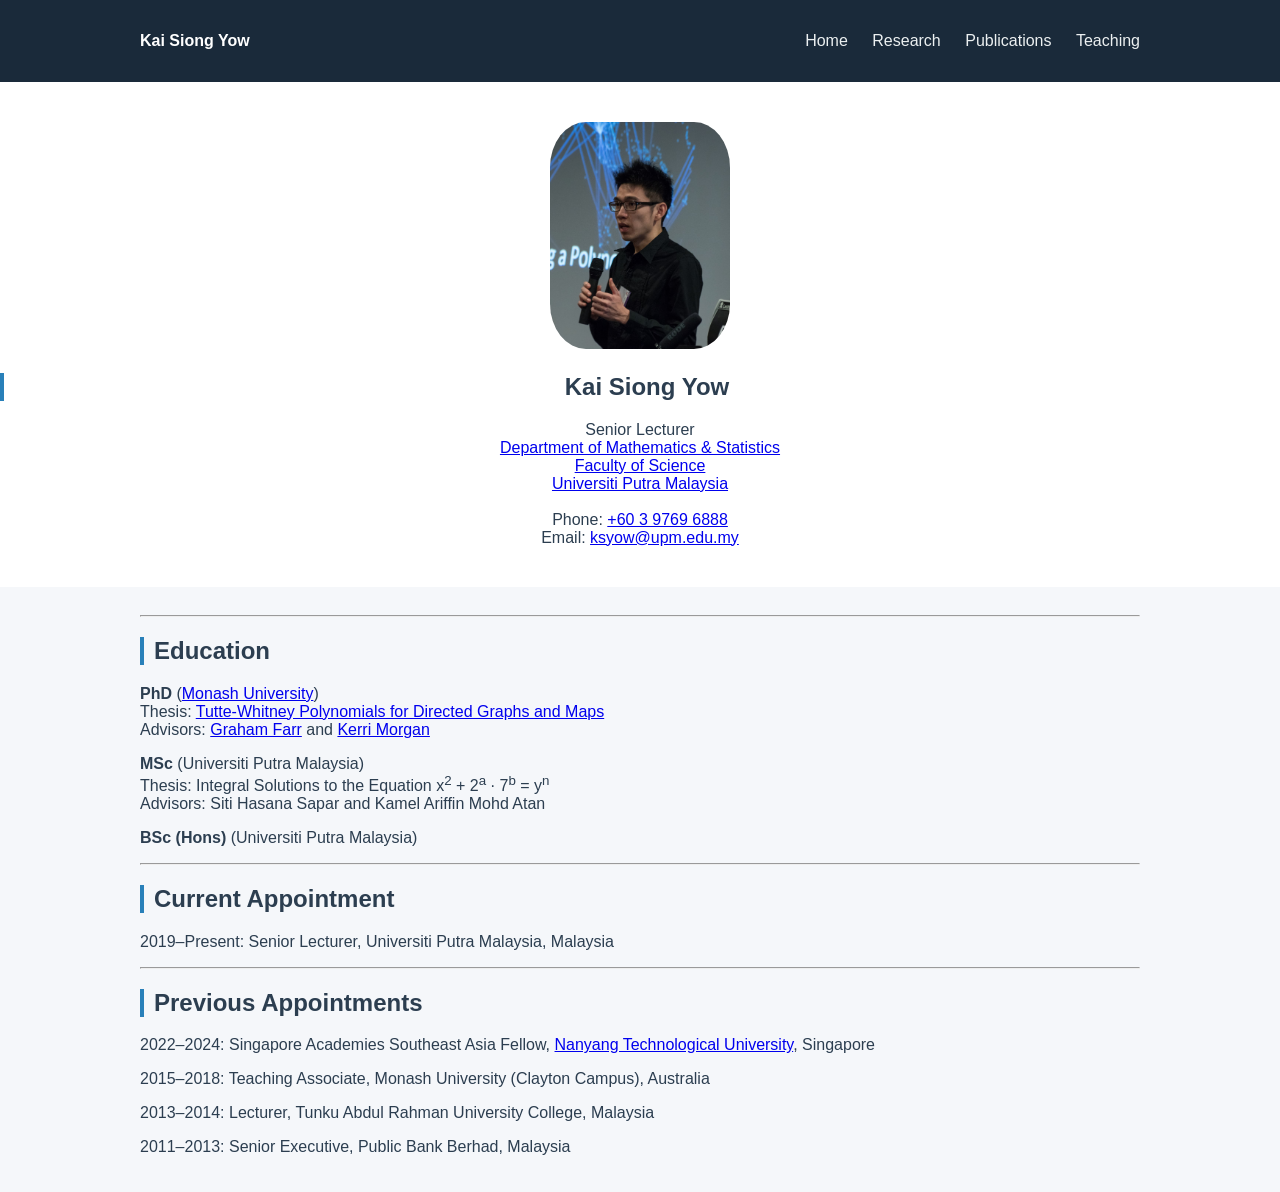
==== index.html @ 7a172153 "Add files via upload" ====
<!DOCTYPE html>
<html>

<head>
<title>Kai Siong Yow | UPM</title>
<link rel="stylesheet" href="style.css">
</head>


<body>

<nav>
<div class="container">
    <strong style="color:white;">Kai Siong Yow</strong>
    <div>
        <a href="index.html">Home</a>
        <a href="research.html">Research</a>
        <a href="publications.html">Publications</a>
        <a href="teaching.html">Teaching</a>
    </div>
</div>
</nav>

<div class="hero">
    <img src="ksyow.jpg">
    <h2>Kai Siong Yow</h2>
    Senior Lecturer<br>
    <a href="https://science.upm.edu.my/jabatan/matematik_dan_statistik-719?L=en" target="_blank">Department of Mathematics & Statistics</a><br>
    <a href="https://science.upm.edu.my/" target="_blank">Faculty of Science</a><br>
    <a href="https://upm.edu.my/?L=en" target="_blank">Universiti Putra Malaysia</a><br><br>
    Phone: <a href="http://wa.me/60397696888" target="_blank">+60 3 9769 6888</a><br>
    Email: <a href="mailto:ksyow@upm.edu.my" target="_blank">ksyow@upm.edu.my</a><br>
</div>


<div class="container">
    <section id="profile-details">

    <hr>

    <h2>Education</h2>

    <p>
    <strong>PhD</strong> (<a href="https://www.monash.edu/" target="_blank">Monash University</a>)<br>
    Thesis: <a href="https://monash.figshare.com/articles/Tutte-Whitney_Polynomials_for_Directed_Graphs_and_Maps/7610882" target="_blank">Tutte-Whitney Polynomials for Directed Graphs and Maps</a> <br>
    Advisors: <a href="http://users.monash.edu/~gfarr/" target="_blank">Graham Farr</a> and <a href="https://www.rmit.edu.au/profiles/m/kerri-morgan" target="_blank">Kerri Morgan</a> <br>
    </p>

    <p>
    <strong>MSc</strong> (Universiti Putra Malaysia)<br>
    Thesis: Integral Solutions to the Equation x<sup>2</sup> + 2<sup>a</sup> · 7<sup>b</sup> = y<sup>n</sup><br>
    Advisors: Siti Hasana Sapar and Kamel Ariffin Mohd Atan
    </p>

    <p>
    <strong>BSc (Hons)</strong> (Universiti Putra Malaysia)
    </p>

    <hr>

    <h2>Current Appointment</h2>

    <p>
    2019–Present: Senior Lecturer, Universiti Putra Malaysia, Malaysia
    </p>

    <hr>

    <h2>Previous Appointments</h2>

    <p>
    2022–2024: Singapore Academies Southeast Asia Fellow, <a href="https://www.ntu.edu.sg/" target="_blank">Nanyang Technological University</a>, Singapore
    </p>

    <p>
    2015–2018: Teaching Associate, Monash University (Clayton Campus), Australia
    </p>

    <p>
    2013–2014: Lecturer, Tunku Abdul Rahman University College, Malaysia
    </p>

    <p>
    2011–2013: Senior Executive, Public Bank Berhad, Malaysia
    </p>

</body>
</html>
---- style.css ----
:root {
    --primary: #1a2a3a;
    --accent: #2980b9;
    --bg: #f5f7fa;
}

body {
    margin: 0;
    font-family: "Segoe UI", Arial, sans-serif;
    background: var(--bg);
    color: #2c3e50;
}

/* NAV */
nav {
    background: var(--primary);
    padding: 12px 0;
}
nav .container {
    display: flex;
    justify-content: space-between;
    align-items: center;
}
nav a {
    color: #ecf0f1;
    margin-left: 20px;
    text-decoration: none;
}

/* LAYOUT */
.container {
    max-width: 1000px;
    margin: auto;
    padding: 20px;
}

.card {
    background: white;
    padding: 20px;
    margin: 20px 0;
    border-radius: 10px;
    box-shadow: 0 2px 6px rgba(0,0,0,0.05);
}

h2 {
    border-left: 4px solid var(--accent);
    padding-left: 10px;
}

/* HERO */
.hero {
    text-align: center;
    background: white;
    padding: 40px 0;
}
.hero img {
    width: 180px;
    border-radius: 20%;
}

/* RESPONSIVE */
@media (max-width: 600px) {
    nav .container {
        flex-direction: column;
    }
}



.links {
    display: inline-block;
    margin-top: 5px;
}

.links a {
    background: #2980b9;
    color: white;
    padding: 3px 8px;
    border-radius: 5px;
    text-decoration: none;
    margin-right: 5px;
    font-size: 12px;
}

.links a:hover {
    background: #1f5f8a;
}

.cite {
    margin-left: 10px;
    font-size: 13px;
    color: #555;
}

#grants {
    max-width: 900px;
    margin: auto;
}

.grant {
    background: #f9f9f9;
    border-left: 4px solid #2c3e50;
    padding: 15px 20px;
    margin-bottom: 15px;
    border-radius: 6px;
}

.grant p {
    margin: 0;
    line-height: 1.6;
}
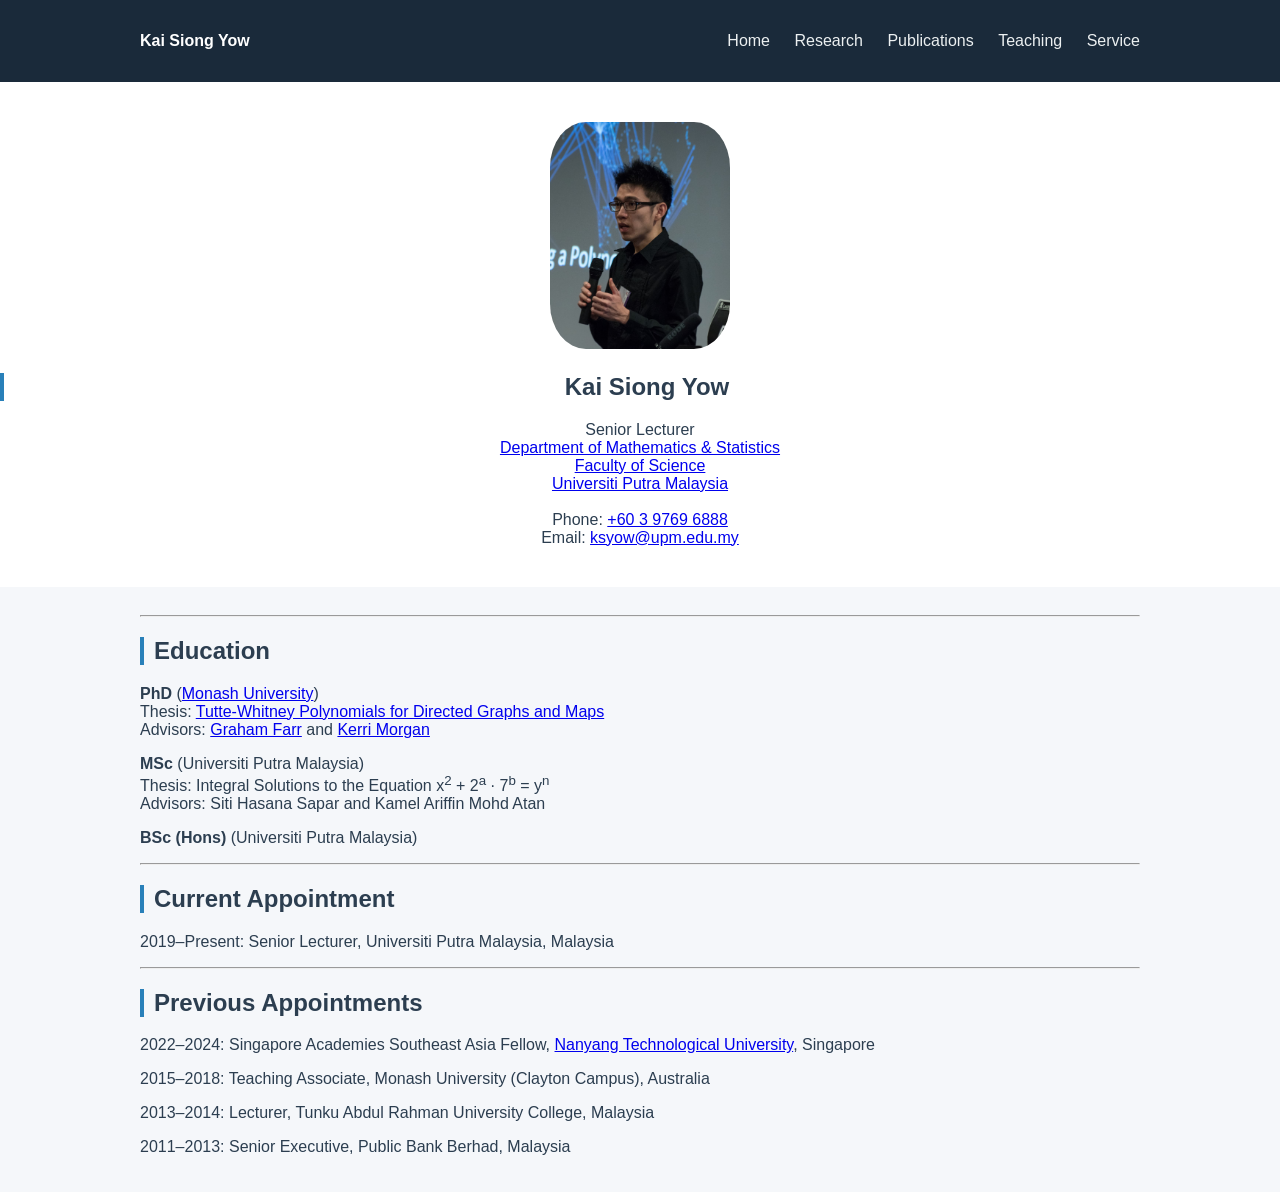
==== commit d48205f4: "Add files via upload" ====
--- a/index.html
+++ b/index.html
@@ -2,7 +2,7 @@
 <html>
 
 <head>
-<title>Kai Siong Yow | UPM</title>
+<title>Kai Siong Yow</title>
 <link rel="stylesheet" href="style.css">
 </head>
 
@@ -17,6 +17,7 @@
         <a href="research.html">Research</a>
         <a href="publications.html">Publications</a>
         <a href="teaching.html">Teaching</a>
+	<a href="service.html">Service</a>
     </div>
 </div>
 </nav>
--- a/style.css
+++ b/style.css
@@ -92,10 +92,13 @@
     color: #555;
 }
 
-#grants {
+
+
+.section-container {
     max-width: 900px;
     margin: auto;
 }
+
 
 .grant {
     background: #f9f9f9;
@@ -108,4 +111,20 @@
 .grant p {
     margin: 0;
     line-height: 1.6;
+}
+
+
+#teaching {
+    max-width: 900px;
+    margin: auto;
+}
+
+#teaching li {
+    margin-bottom: 10px;
+    line-height: 1.6;
+}
+
+.course-meta {
+    color: #555;
+    font-size: 0.95em;
 }
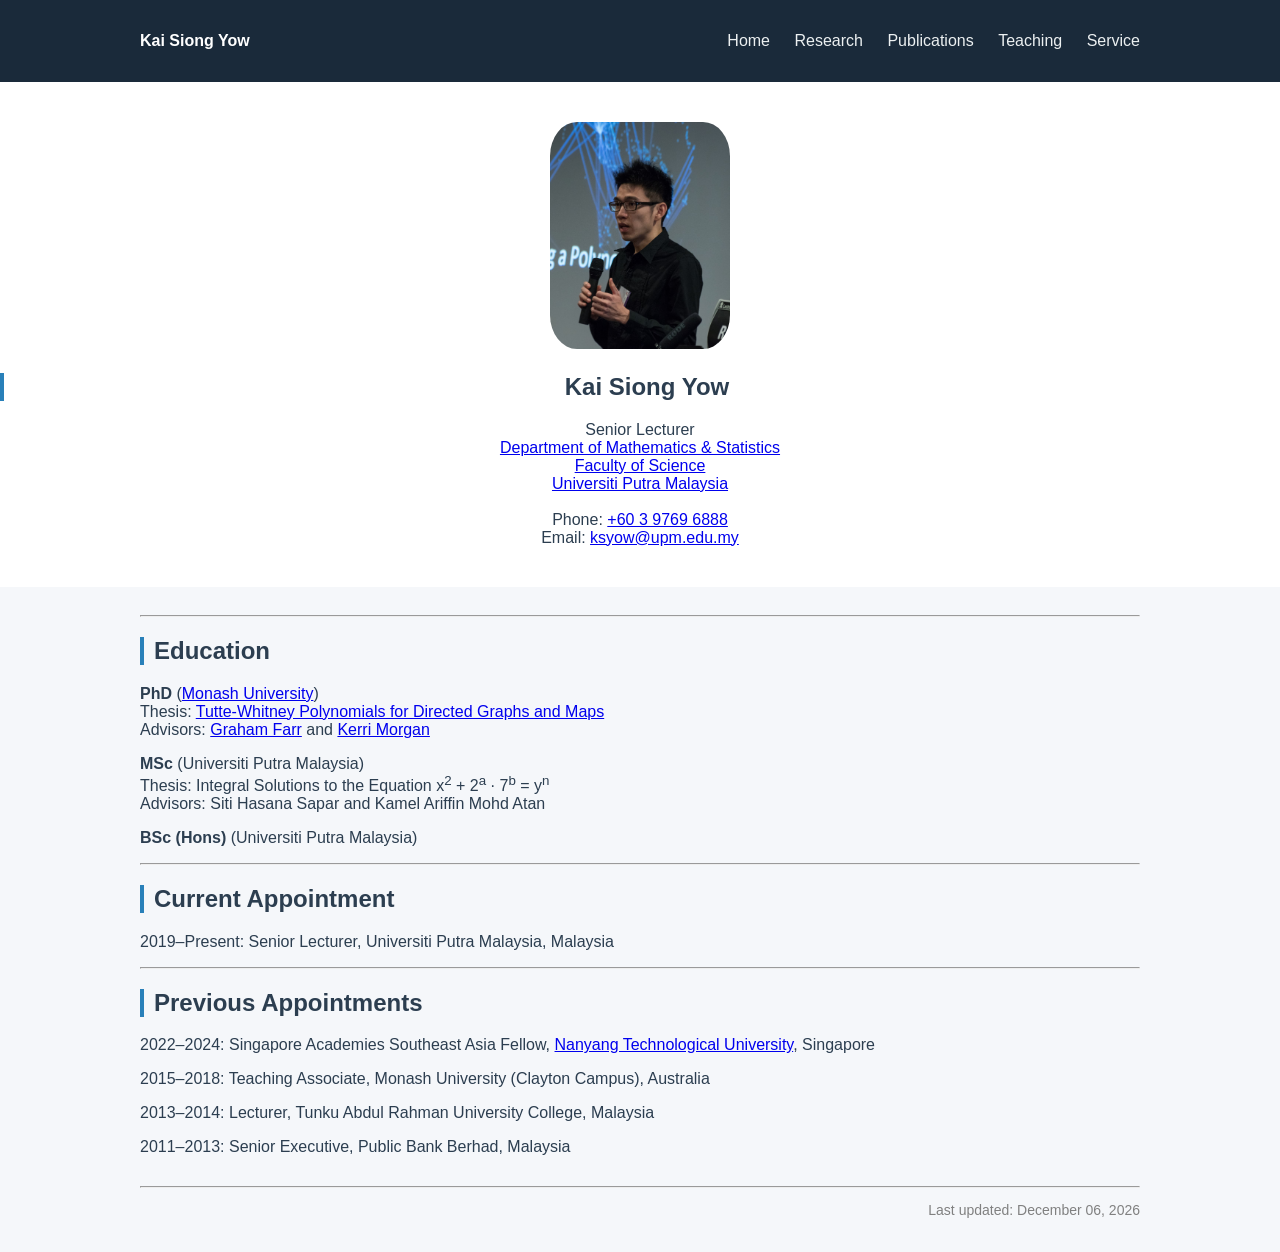
==== commit e39930b4: "Add files via upload" ====
--- a/index.html
+++ b/index.html
@@ -85,5 +85,40 @@
     2011–2013: Senior Executive, Public Bank Berhad, Malaysia
     </p>
 
+
 </body>
+
+
+<footer style="text-align: right; margin-top: 30px;">
+  <hr>
+  <p id="last-updated" style="font-size:14px; color:gray;"></p>
+</footer>
+
+<script>
+  const lastModified = new Date(document.lastModified);
+
+  document.getElementById("last-updated").innerHTML =
+    "Last updated: " +
+    lastModified.toLocaleDateString('en-US', {
+      day: '2-digit',
+      month: 'long',
+      year: 'numeric'
+    });
+</script>
+
+
+
+<!-- Google tag (gtag.js) -->
+<script async src="https://www.googletagmanager.com/gtag/js?id=G-XXXXXXXXXX"></script>
+
+<script>
+  window.dataLayer = window.dataLayer || [];
+  function gtag(){dataLayer.push(arguments);}
+  gtag('js', new Date());
+
+  gtag('config', 'G-ZF60KJB861');
+</script>
+
+
+
 </html>
--- a/style.css
+++ b/style.css
@@ -55,7 +55,7 @@
 }
 .hero img {
     width: 180px;
-    border-radius: 20%;
+    border-radius: 15%;
 }
 
 /* RESPONSIVE */
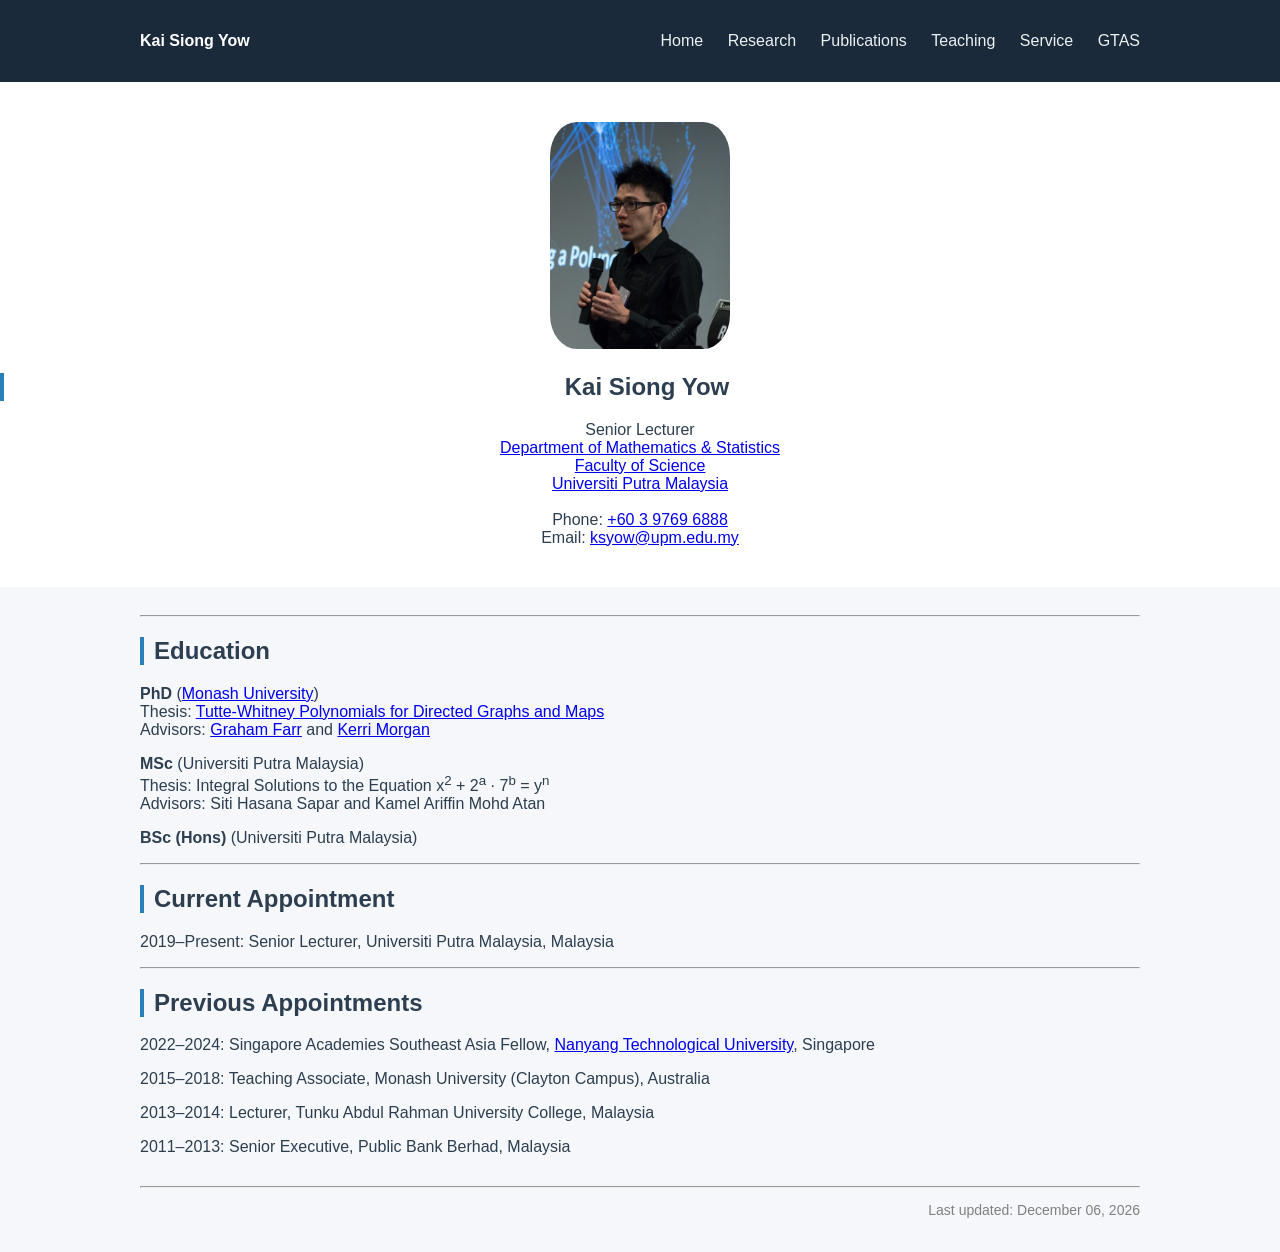
==== commit 3b053672: "Add files via upload" ====
--- a/index.html
+++ b/index.html
@@ -18,6 +18,7 @@
         <a href="publications.html">Publications</a>
         <a href="teaching.html">Teaching</a>
 	<a href="service.html">Service</a>
+	<a href="gtas.html">GTAS</a>
     </div>
 </div>
 </nav>
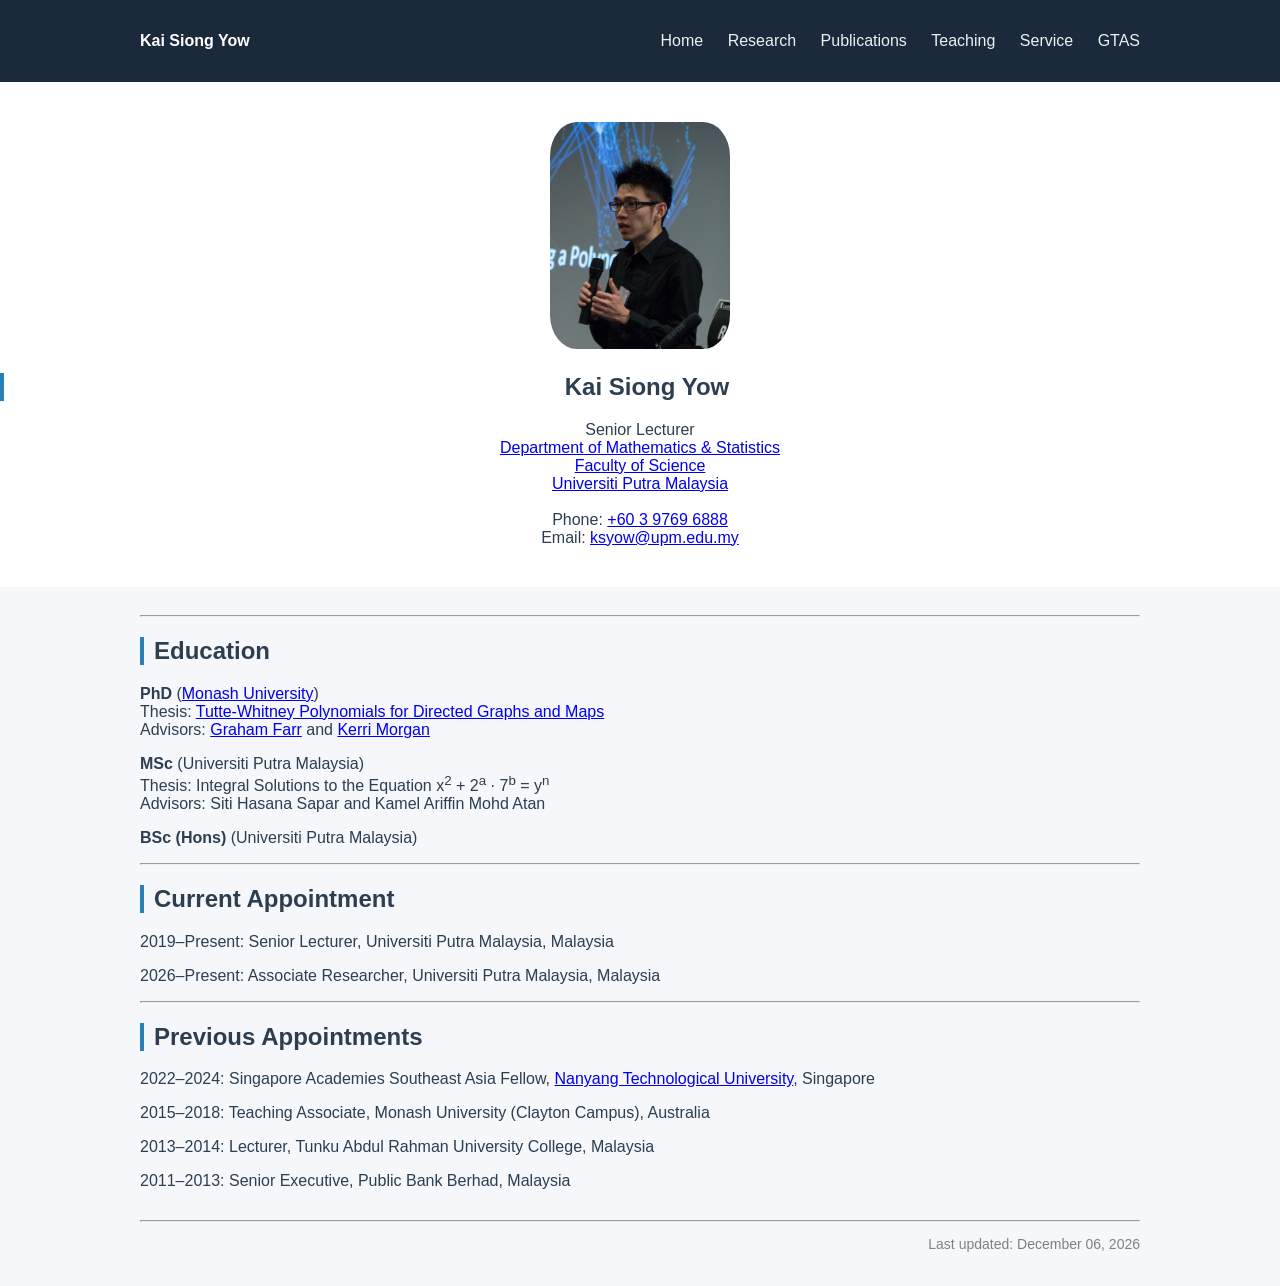
==== commit ff24d260: "Add files via upload" ====
--- a/index.html
+++ b/index.html
@@ -66,6 +66,10 @@
     2019–Present: Senior Lecturer, Universiti Putra Malaysia, Malaysia
     </p>
 
+    <p>
+    2026–Present: Associate Researcher, Universiti Putra Malaysia, Malaysia
+    </p>
+
     <hr>
 
     <h2>Previous Appointments</h2>
